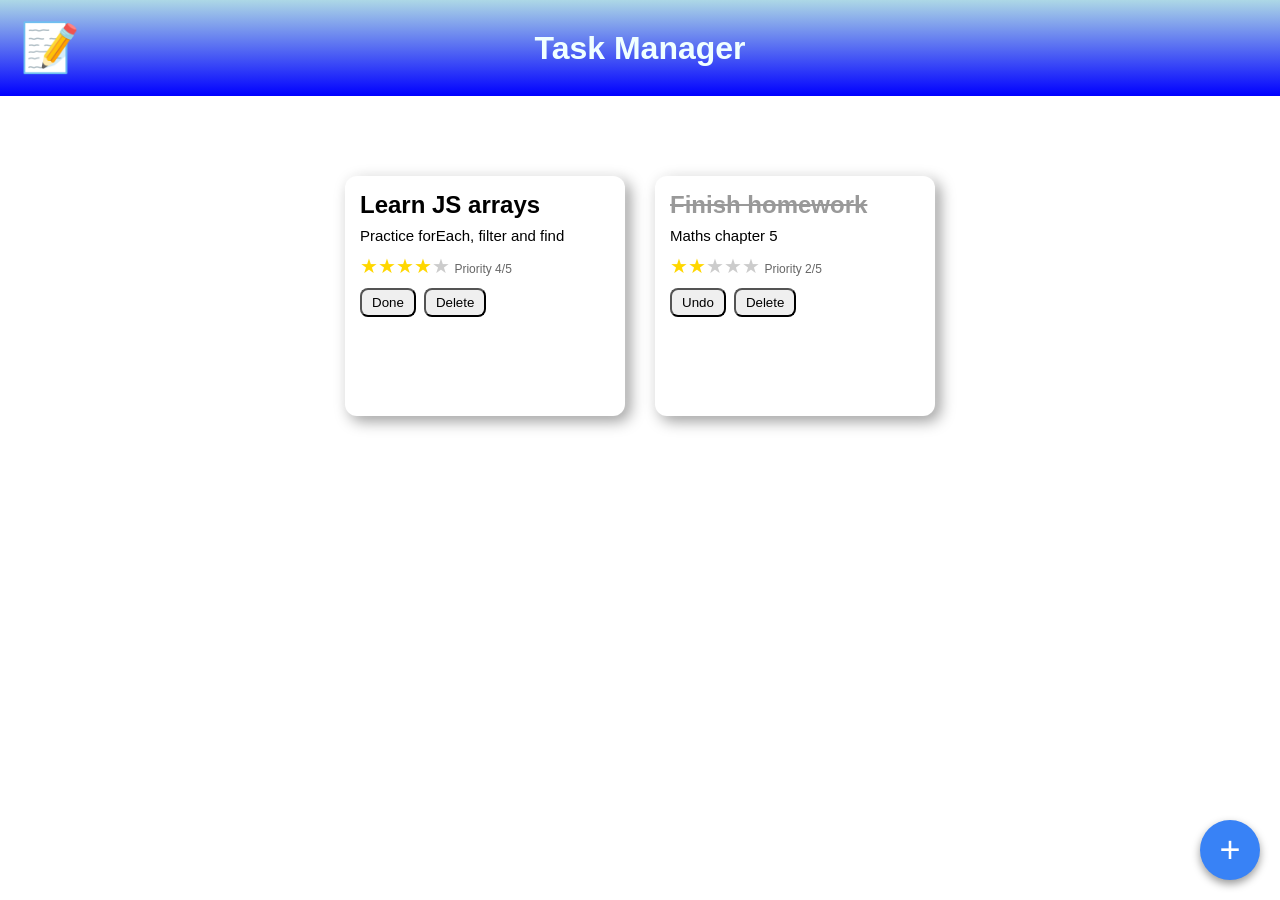
==== task-manager/index.html @ ff901927 "task manager with the base of recipe sharing" ====
<!DOCTYPE html>
<html lang="en">
<head>
<meta charset="UTF-8">
<meta name="viewport" content="width=device-width, initial-scale=1">
<title>Task Manager</title>
<link rel="stylesheet" href="style.css">
</head>
<body>

<div class="head">
    <div class="logo">📝</div>
    <div class="heading">Task Manager</div>
    <div class="spacer"></div>
</div>

<div class="main"></div>

<div class="add-button" id="add">+</div>

<!-- Add task popup -->
<div id="model-box">
    <div class="content">
        <h2>Add new Task</h2>
        <input type="text" id="nameInput" placeholder="Task Name">
        <textarea id="descInput" placeholder="Short description"></textarea>
        <textarea id="detailInput" placeholder="Full details / steps"></textarea>
        <button id="addNewTask">Add to list</button>
        <button id="closeModel">Cancel</button>
    </div>
</div>

<!-- Detail popup -->
<div id="detail-view">
    <div class="detail-content">
        <h1 id="detail-title"></h1>
        <p id="detail-text"></p>
    </div>
</div>

<script src="script.js"></script>
</body>
</html>
---- task-manager/style.css ----
* {
    box-sizing: border-box;
}

body {
    display: flex;
    flex-direction: column;
    align-items: center;
    margin: 0;
    padding: 0;
    font-family: 'Roboto', sans-serif;
}

/* HEAD */
.head {
    display: flex;
    background: linear-gradient(180deg, lightblue, blue);
    width: 100%;
    padding: 20px 20px;
    justify-content: space-between;
    align-items: center;
}

.logo {
    font-size: 48px;
    width: 15%;
}

.heading {
    font-size: 32px;
    margin: 0 auto;
    font-weight: bold;
    color: azure;
}

.spacer {
    width: 15%;
}

/* MAIN GRID */
.main {
    display: flex;
    flex-wrap: wrap;
    justify-content: center;
    padding: 80px 40px 80px 40px;
    gap: 30px;
    width: 100%;
}

.empty {
    color: #666;
    font-size: 18px;
}

/* each task card */
.task-box {
    width: 280px;
    min-height: 240px;
    background-color: #ffffff;
    border-radius: 12px;
    padding: 15px;
    box-shadow:
        0 -2px 5px rgba(255, 255, 255, 0.4),
        5px 5px 15px rgba(0, 0, 0, 0.4);
    transition: all 0.3s ease;
}

.task-box:hover {
    transform: translateY(-5px);
    box-shadow:
        0 -5px 10px rgba(255, 255, 255, 0.4),
        10px 10px 30px rgba(0, 0, 0, 0.6);
    cursor: pointer;
}

.task-box.done .task-name {
    text-decoration: line-through;
    color: #999;
}

.task-name {
    font-size: 24px;
    font-weight: 700;
}

.task-desc {
    font-size: 15px;
    margin: 8px 0;
}

.card-buttons {
    margin-top: 10px;
    display: flex;
    gap: 8px;
}

.card-buttons button {
    border-radius: 8px;
    padding: 5px 10px;
    cursor: pointer;
}

/* add button */
.add-button {
    position: fixed;
    bottom: 20px;
    right: 20px;
    background-color: #3882f6;
    color: white;
    width: 60px;
    height: 60px;
    border-radius: 50%;
    font-size: 36px;
    text-align: center;
    line-height: 60px;
    box-shadow: 0 4px 8px rgba(0, 0, 0, 0.4);
    cursor: pointer;
    z-index: 1000;
}

/* New task popup */
#model-box {
    position: fixed;
    top: 0;
    left: 0;
    width: 100%;
    height: 100%;
    background-color: rgba(0, 0, 0, 0.7);
    z-index: 2000;
    display: none;
    justify-content: center;
    align-items: center;
}

.content {
    background: white;
    padding: 30px;
    border-radius: 8px;
    box-shadow: 0 5px 15px rgba(0, 0, 0, 0.5);
    max-width: 400px;
    width: 90%;
}

.content button {
    border-radius: 8px;
    width: 100px;
    height: 30px;
    cursor: pointer;
}

.content input, .content textarea {
    display: block;
    margin-bottom: 15px;
    width: 100%;
    padding: 10px;
}

/* Detail popup */
#detail-view {
    position: fixed;
    inset: 0;
    background-color: rgba(0, 0, 0, 0.6);
    z-index: 3000;
    overflow-y: auto;
    display: none;
    justify-content: center;
    align-items: center;
}

.detail-content {
    max-width: 800px;
    width: 70%;
    max-height: 80vh;
    overflow-y: auto;
    padding: 20px;
    line-height: 1.6;
    background: #f7f7f7;
    border-radius: 12px;
    box-shadow: 0 4px 15px rgba(0, 0, 0, 0.2);
}

#detail-title {
    margin-bottom: 15px;
    font-size: 28px;
    border-bottom: 2px solid #eee;
    padding-bottom: 10px;
}

#detail-text {
    font-size: 16px;
    white-space: pre-wrap;
}

/* Star priority rating */
.rating {
    margin-top: 10px;
}

.star {
    font-size: 20px;
    cursor: pointer;
    color: #ccc;
    display: inline-block;
}

.star.filled {
    color: gold;
}

.star:hover {
    transform: scale(1.2);
}

.rating-value {
    font-size: 12px;
    color: #666;
}
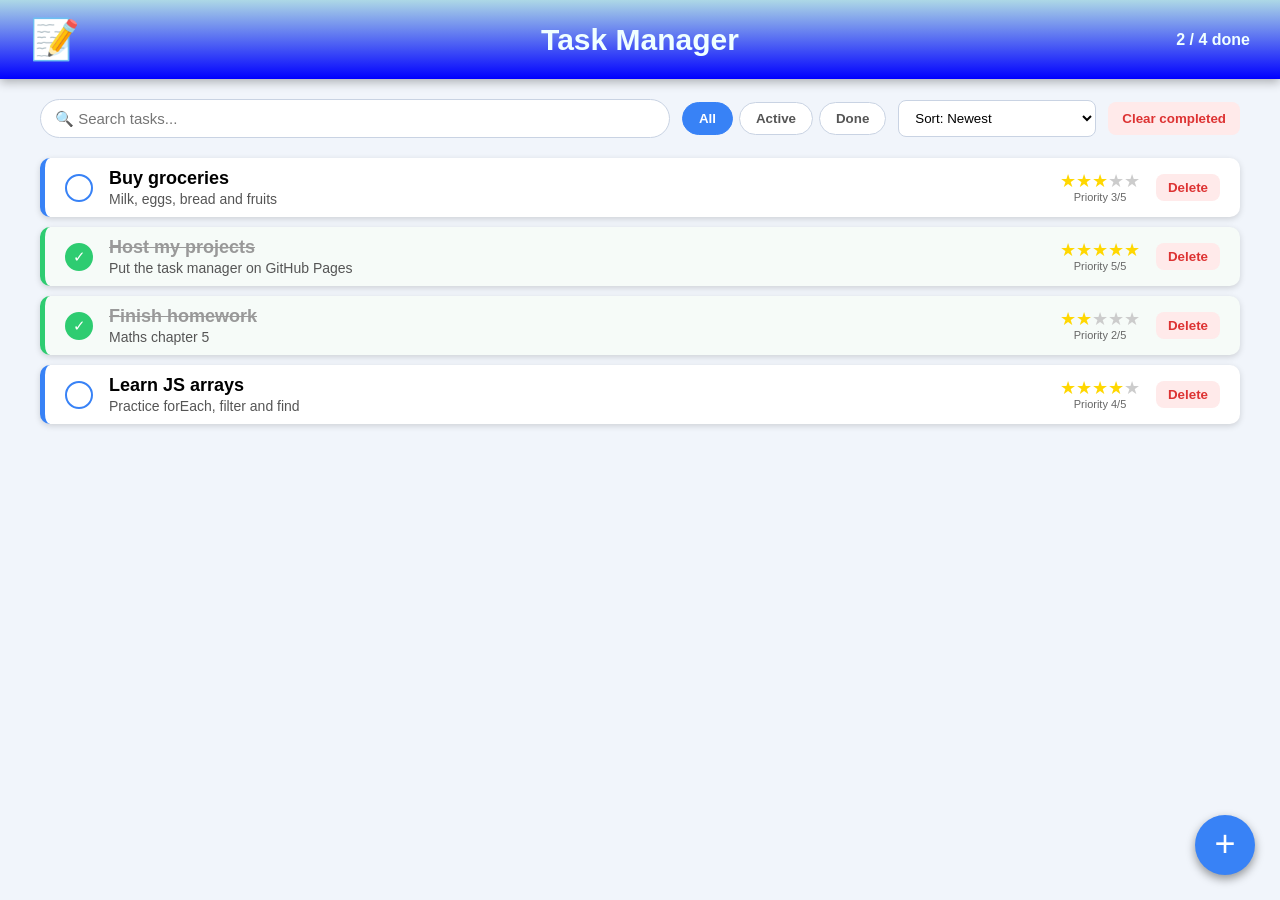
==== commit cbd7dac5: "new layout and features" ====
--- a/task-manager/index.html
+++ b/task-manager/index.html
@@ -11,12 +11,33 @@
 <div class="head">
     <div class="logo">📝</div>
     <div class="heading">Task Manager</div>
-    <div class="spacer"></div>
+    <div class="counter" id="counter"></div>
+</div>
+
+<!-- Search + filter + sort -->
+<div class="toolbar">
+    <input type="text" id="searchInput" placeholder="🔍 Search tasks...">
+
+    <div class="filters">
+        <button class="filter-btn active" data-filter="all">All</button>
+        <button class="filter-btn" data-filter="active">Active</button>
+        <button class="filter-btn" data-filter="done">Done</button>
+    </div>
+
+    <select id="sortSelect">
+        <option value="newest">Sort: Newest</option>
+        <option value="oldest">Sort: Oldest</option>
+        <option value="priority-high">Sort: Priority (high → low)</option>
+        <option value="priority-low">Sort: Priority (low → high)</option>
+        <option value="name">Sort: Name (A → Z)</option>
+    </select>
+
+    <button id="clearDone">Clear completed</button>
 </div>
 
 <div class="main"></div>
 
-<div class="add-button" id="add">+</div>
+<div class="add-button" id="add" title="Add task">+</div>
 
 <!-- Add task popup -->
 <div id="model-box">
@@ -25,8 +46,10 @@
         <input type="text" id="nameInput" placeholder="Task Name">
         <textarea id="descInput" placeholder="Short description"></textarea>
         <textarea id="detailInput" placeholder="Full details / steps"></textarea>
-        <button id="addNewTask">Add to list</button>
-        <button id="closeModel">Cancel</button>
+        <div class="modal-buttons">
+            <button id="addNewTask">Add to list</button>
+            <button id="closeModel">Cancel</button>
+        </div>
     </div>
 </div>
 
--- a/task-manager/style.css
+++ b/task-manager/style.css
@@ -8,7 +8,9 @@
     align-items: center;
     margin: 0;
     padding: 0;
-    font-family: 'Roboto', sans-serif;
+    font-family: 'Segoe UI', Roboto, sans-serif;
+    background: #f1f5fb;
+    min-height: 100vh;
 }
 
 /* HEAD */
@@ -16,61 +18,145 @@
     display: flex;
     background: linear-gradient(180deg, lightblue, blue);
     width: 100%;
-    padding: 20px 20px;
+    padding: 16px 30px;
     justify-content: space-between;
     align-items: center;
+    box-shadow: 0 3px 10px rgba(0, 0, 0, 0.3);
 }
 
 .logo {
-    font-size: 48px;
-    width: 15%;
+    font-size: 40px;
+    width: 20%;
 }
 
 .heading {
-    font-size: 32px;
-    margin: 0 auto;
+    font-size: 30px;
     font-weight: bold;
     color: azure;
-}
-
-.spacer {
-    width: 15%;
-}
-
-/* MAIN GRID */
+    text-align: center;
+}
+
+.counter {
+    width: 20%;
+    text-align: right;
+    color: azure;
+    font-size: 16px;
+    font-weight: 600;
+}
+
+/* TOOLBAR: search, filters, sort, clear */
+.toolbar {
+    display: flex;
+    flex-wrap: wrap;
+    align-items: center;
+    gap: 12px;
+    width: 100%;
+    padding: 20px 40px 0 40px;
+}
+
+#searchInput {
+    flex: 1;
+    min-width: 200px;
+    padding: 10px 14px;
+    border: 1px solid #c9d3e3;
+    border-radius: 25px;
+    font-size: 15px;
+    font-family: inherit;
+}
+
+#searchInput:focus {
+    outline: none;
+    border-color: #3882f6;
+    box-shadow: 0 0 0 3px rgba(56, 130, 246, 0.2);
+}
+
+.filters {
+    display: flex;
+    gap: 6px;
+}
+
+.filter-btn {
+    border: 1px solid #c9d3e3;
+    background: white;
+    border-radius: 20px;
+    padding: 8px 16px;
+    cursor: pointer;
+    font-weight: 600;
+    color: #555;
+}
+
+.filter-btn:hover {
+    background: #e3eeff;
+}
+
+.filter-btn.active {
+    background: #3882f6;
+    border-color: #3882f6;
+    color: white;
+}
+
+#sortSelect {
+    padding: 9px 12px;
+    border: 1px solid #c9d3e3;
+    border-radius: 8px;
+    background: white;
+    font-family: inherit;
+    cursor: pointer;
+}
+
+#clearDone {
+    border: none;
+    background: #ffeaea;
+    color: #d33;
+    border-radius: 8px;
+    padding: 9px 14px;
+    cursor: pointer;
+    font-weight: 600;
+}
+
+#clearDone:hover {
+    background: #ffcdcd;
+}
+
+/* MAIN: tasks stacked one after another, full width */
 .main {
     display: flex;
-    flex-wrap: wrap;
-    justify-content: center;
-    padding: 80px 40px 80px 40px;
-    gap: 30px;
-    width: 100%;
+    flex-direction: column;
+    gap: 10px;
+    width: 100%;
+    padding: 20px 40px 120px 40px;
 }
 
 .empty {
     color: #666;
     font-size: 18px;
-}
-
-/* each task card */
+    text-align: center;
+    padding: 60px 0;
+}
+
+/* each task = one slim wide row */
 .task-box {
-    width: 280px;
-    min-height: 240px;
+    display: flex;
+    align-items: center;
+    gap: 16px;
+    width: 100%;
     background-color: #ffffff;
-    border-radius: 12px;
-    padding: 15px;
-    box-shadow:
-        0 -2px 5px rgba(255, 255, 255, 0.4),
-        5px 5px 15px rgba(0, 0, 0, 0.4);
-    transition: all 0.3s ease;
+    border-radius: 10px;
+    border-left: 5px solid #3882f6;
+    padding: 10px 20px;
+    box-shadow: 0 2px 6px rgba(0, 0, 0, 0.15);
+    transition: all 0.25s ease;
+    cursor: pointer;
 }
 
 .task-box:hover {
-    transform: translateY(-5px);
-    box-shadow:
-        0 -5px 10px rgba(255, 255, 255, 0.4),
-        10px 10px 30px rgba(0, 0, 0, 0.6);
-    cursor: pointer;
+    transform: translateY(-2px);
+    box-shadow: 0 6px 16px rgba(0, 0, 0, 0.25);
+}
+
+.task-box.done {
+    border-left-color: #2ecc71;
+    background-color: #f6fbf8;
 }
 
 .task-box.done .task-name {
@@ -78,33 +164,98 @@
     color: #999;
 }
 
+/* round tick button on the left */
+.check {
+    flex-shrink: 0;
+    width: 28px;
+    height: 28px;
+    border-radius: 50%;
+    border: 2px solid #3882f6;
+    background: white;
+    color: white;
+    font-size: 15px;
+    cursor: pointer;
+    transition: all 0.2s ease;
+}
+
+.check:hover {
+    background: #e3eeff;
+}
+
+.task-box.done .check {
+    background: #2ecc71;
+    border-color: #2ecc71;
+}
+
+/* text in the middle takes all the free space */
+.task-info {
+    flex: 1;
+    min-width: 0;
+}
+
 .task-name {
-    font-size: 24px;
+    font-size: 18px;
     font-weight: 700;
 }
 
 .task-desc {
-    font-size: 15px;
-    margin: 8px 0;
-}
-
-.card-buttons {
-    margin-top: 10px;
-    display: flex;
-    gap: 8px;
-}
-
-.card-buttons button {
+    font-size: 14px;
+    color: #555;
+    margin-top: 2px;
+    white-space: nowrap;
+    overflow: hidden;
+    text-overflow: ellipsis;
+}
+
+/* stars on the right */
+.rating {
+    flex-shrink: 0;
+    text-align: center;
+    line-height: 1.1;
+}
+
+.star {
+    font-size: 18px;
+    cursor: pointer;
+    color: #ccc;
+    display: inline-block;
+    transition: transform 0.15s ease;
+}
+
+.star.filled {
+    color: gold;
+}
+
+.star:hover {
+    transform: scale(1.25);
+}
+
+.rating-value {
+    display: block;
+    font-size: 11px;
+    color: #666;
+}
+
+.delete-btn {
+    flex-shrink: 0;
+    border: none;
+    background: #ffeaea;
+    color: #d33;
     border-radius: 8px;
-    padding: 5px 10px;
-    cursor: pointer;
+    padding: 6px 12px;
+    cursor: pointer;
+    font-weight: 600;
+}
+
+.delete-btn:hover {
+    background: #ffcdcd;
 }
 
 /* add button */
 .add-button {
     position: fixed;
-    bottom: 20px;
-    right: 20px;
+    bottom: 25px;
+    right: 25px;
     background-color: #3882f6;
     color: white;
     width: 60px;
@@ -112,10 +263,15 @@
     border-radius: 50%;
     font-size: 36px;
     text-align: center;
-    line-height: 60px;
-    box-shadow: 0 4px 8px rgba(0, 0, 0, 0.4);
+    line-height: 58px;
+    box-shadow: 0 4px 10px rgba(0, 0, 0, 0.4);
     cursor: pointer;
     z-index: 1000;
+    transition: transform 0.2s ease;
+}
+
+.add-button:hover {
+    transform: scale(1.1) rotate(90deg);
 }
 
 /* New task popup */
@@ -135,17 +291,14 @@
 .content {
     background: white;
     padding: 30px;
-    border-radius: 8px;
+    border-radius: 12px;
     box-shadow: 0 5px 15px rgba(0, 0, 0, 0.5);
-    max-width: 400px;
+    max-width: 420px;
     width: 90%;
 }
 
-.content button {
-    border-radius: 8px;
-    width: 100px;
-    height: 30px;
-    cursor: pointer;
+.content h2 {
+    margin-top: 0;
 }
 
 .content input, .content textarea {
@@ -153,6 +306,37 @@
     margin-bottom: 15px;
     width: 100%;
     padding: 10px;
+    border: 1px solid #ccc;
+    border-radius: 8px;
+    font-family: inherit;
+    font-size: 15px;
+}
+
+.content input:focus, .content textarea:focus {
+    outline: none;
+    border-color: #3882f6;
+}
+
+.modal-buttons {
+    display: flex;
+    gap: 10px;
+}
+
+.modal-buttons button {
+    border: none;
+    border-radius: 8px;
+    padding: 9px 18px;
+    cursor: pointer;
+    font-weight: 600;
+}
+
+#addNewTask {
+    background: #3882f6;
+    color: white;
+}
+
+#closeModel {
+    background: #e5e9f0;
 }
 
 /* Detail popup */
@@ -161,7 +345,6 @@
     inset: 0;
     background-color: rgba(0, 0, 0, 0.6);
     z-index: 3000;
-    overflow-y: auto;
     display: none;
     justify-content: center;
     align-items: center;
@@ -172,7 +355,7 @@
     width: 70%;
     max-height: 80vh;
     overflow-y: auto;
-    padding: 20px;
+    padding: 25px;
     line-height: 1.6;
     background: #f7f7f7;
     border-radius: 12px;
@@ -180,6 +363,7 @@
 }
 
 #detail-title {
+    margin-top: 0;
     margin-bottom: 15px;
     font-size: 28px;
     border-bottom: 2px solid #eee;
@@ -191,27 +375,26 @@
     white-space: pre-wrap;
 }
 
-/* Star priority rating */
-.rating {
-    margin-top: 10px;
-}
-
-.star {
-    font-size: 20px;
-    cursor: pointer;
-    color: #ccc;
-    display: inline-block;
-}
-
-.star.filled {
-    color: gold;
-}
-
-.star:hover {
-    transform: scale(1.2);
-}
-
-.rating-value {
-    font-size: 12px;
-    color: #666;
-}
+/* small screens */
+@media (max-width: 700px) {
+    .toolbar {
+        padding: 15px 15px 0 15px;
+    }
+
+    .main {
+        padding: 15px 15px 120px 15px;
+    }
+
+    .task-box {
+        flex-wrap: wrap;
+    }
+
+    .logo, .counter {
+        width: auto;
+        font-size: 14px;
+    }
+
+    .heading {
+        font-size: 22px;
+    }
+}
